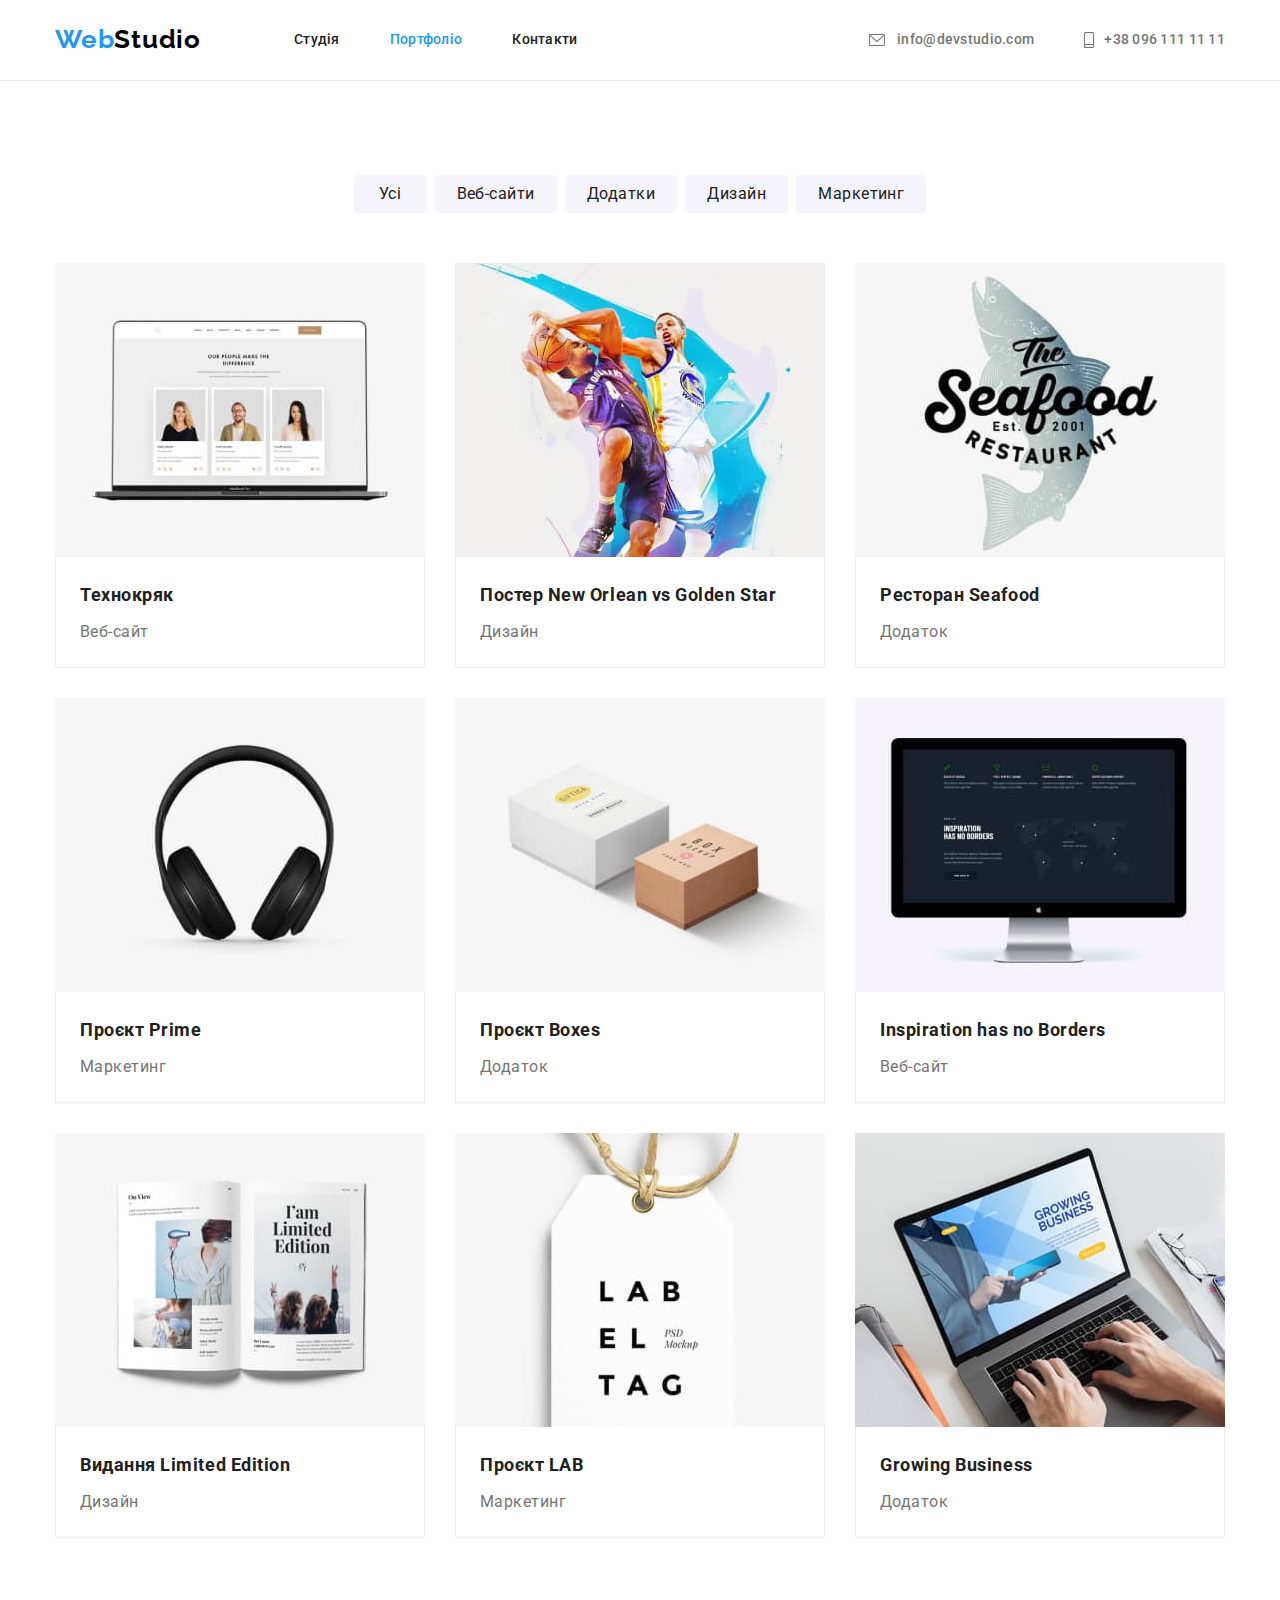
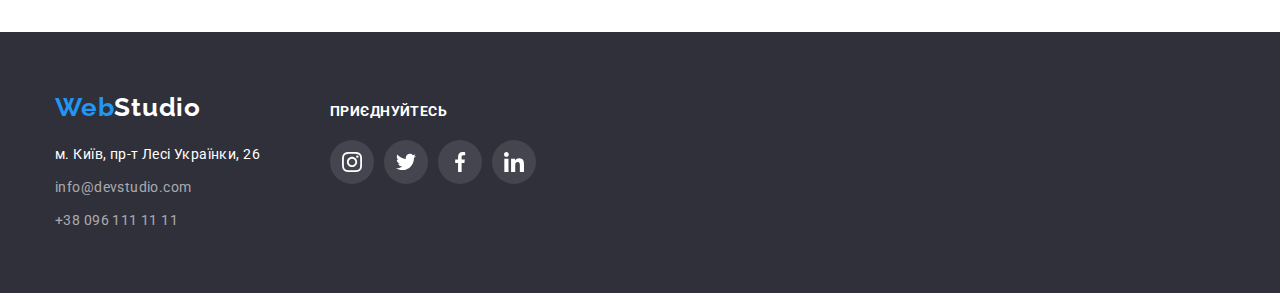
==== portfolio.html @ 337c07e0 "клонує попередній репозиторій" ====
<!DOCTYPE html>
<html lang="uk">
  <head>
    <meta charset="UTF-8" />
    <meta http-equiv="X-UA-Compatible" content="IE=edge" />
    <meta name="viewport" content="width=device-width, initial-scale=1.0" />
    <link
      href="https://fonts.googleapis.com/css2?family=Raleway:wght@700&family=Roboto:wght@400;500;700;900&display=swap"
      rel="stylesheet"
    />
    <link
      rel="stylesheet"
      href="https://cdnjs.cloudflare.com/ajax/libs/modern-normalize/1.0.0/modern-normalize.min.css"
    />
    <link rel="stylesheet" href="./css/styles.css" />
    <title>Portfolio</title>
  </head>
  <body>
    <!--header-->
    <header class="main-header">
      <div class="container header">
        <nav class="nav">
          <a class="logo link" href="" lang="en"><span class="logo-web">Web</span>Studio</a>
          <ul class="list-nav lists">
            <li class="item-nav">
              <a class="link-nav link" href="./index.html">Студія</a>
            </li>
            <li class="item-nav">
              <a class="link-nav link current" href="./portfolio.html">Портфоліо</a>
            </li>
            <li class="item-nav">
              <a class="link-nav link" href="">Контакти</a>
            </li>
          </ul>
        </nav>
        <ul class="list-contact lists">
          <li class="item-contact">
            <a
              class="mail link"
              href="mailto:info@devstudio.com"
              target="_blank"
              rel="noopener nofollow noreferrer"
            >
              <svg class="mail-icon">
                <use class="mail-icon-use" href="./imeges/icons.svg#icon-envelope"></use></svg
              >info@devstudio.com
            </a>
          </li>
          <li class="item-contact">
            <a class="phone link" href="tel:+380961111111">
              <svg class="phone-icon">
                <use href="./imeges/icons.svg#icon-smartphone"></use></svg
              >+38 096 111 11 11</a
            >
          </li>
        </ul>
      </div>
    </header>
    <!-- main -->
    <main>
      <section class="section">
        <div class="container">
          <h1 class="portfolio">Портфоліо</h1>
          <ul class="lists list-btn">
            <li class="item-btn"><button class="btn" type="button">Усі</button></li>
            <li class="item-btn"><button class="btn" type="button">Веб-сайти</button></li>
            <li class="item-btn"><button class="btn" type="button">Додатки</button></li>
            <li class="item-btn"><button class="btn" type="button">Дизайн</button></li>
            <li class="item-btn"><button class="btn" type="button">Маркетинг</button></li>
          </ul>
          <ul class="lists list-image">
            <li class="item-image">
              <a class="link link-portfolio" href=""
                ><img
                  src="./imeges/portfolio/technocrat.jpg"
                  alt="ноутбук із зображенням веб сторінки"
                  width="370"
                  height="294"
                />
                <div class="title-text">
                  <h2 class="title-portfolio">Технокряк</h2>
                  <p class="text-portfolio">Веб-сайт</p>
                </div>
              </a>
            </li>
            <li class="item-image">
              <a class="link link-portfolio" href=""
                ><img
                  src="./imeges/portfolio/new-orlean.jpg"
                  alt="два баскетболісти борються за м'яч"
                  width="370"
                  height="294"
                />
                <div class="title-text">
                  <h2 class="title-portfolio">Постер New Orlean vs Golden Star</h2>
                  <p class="text-portfolio">Дизайн</p>
                </div>
              </a>
            </li>
            <li class="item-image">
              <a class="link link-portfolio" href=""
                ><img
                  src="./imeges/portfolio/seafood.jpg"
                  alt="логотип ресторану Seafood"
                  width="370"
                  height="294"
                />
                <div class="title-text">
                  <h2 class="title-portfolio">Ресторан Seafood</h2>
                  <p class="text-portfolio">Додаток</p>
                </div>
              </a>
            </li>
            <li class="item-image">
              <a class="link link-portfolio" href=""
                ><img src="./imeges/portfolio/prime.jpg" alt="навушники" width="370" height="294" />
                <div class="title-text">
                  <h2 class="title-portfolio">Проєкт Prime</h2>
                  <p class="text-portfolio">Маркетинг</p>
                </div>
              </a>
            </li>
            <li class="item-image">
              <a class="link link-portfolio" href=""
                ><img
                  src="./imeges/portfolio/boxes.jpg"
                  alt="дві коробки"
                  width="370"
                  height="294"
                />
                <div class="title-text">
                  <h2 class="title-portfolio">Проєкт Boxes</h2>
                  <p class="text-portfolio">Додаток</p>
                </div>
              </a>
            </li>
            <li class="item-image">
              <a class="link link-portfolio" href=""
                ><img
                  src="./imeges/portfolio/inspiration-has-no-borders.jpg"
                  alt="монітор"
                  width="370"
                  height="294"
                />
                <div class="title-text">
                  <h2 class="title-portfolio" lang="uk">Inspiration has no Borders</h2>
                  <p class="text-portfolio">Веб-сайт</p>
                </div>
              </a>
            </li>
            <li class="item-image">
              <a class="link link-portfolio" href=""
                ><img
                  src="./imeges/portfolio/limited-edition.jpg"
                  alt="відкритий журнал"
                  width="370"
                  height="294"
                />
                <div class="title-text">
                  <h2 class="title-portfolio">Видання Limited Edition</h2>
                  <p class="text-portfolio">Дизайн</p>
                </div>
              </a>
            </li>
            <li class="item-image">
              <a class="link link-portfolio" href=""
                ><img
                  src="./imeges/portfolio/project-lab.jpg"
                  alt="ярлик з текстом"
                  width="370"
                  height="294"
                />
                <div class="title-text">
                  <h2 class="title-portfolio">Проєкт LAB</h2>
                  <p class="text-portfolio">Маркетинг</p>
                </div>
              </a>
            </li>
            <li class="item-image">
              <a class="link link-portfolio" href=""
                ><img
                  src="./imeges/portfolio/growing-business.jpg"
                  alt="відкритий ноутбук за яким працює людина"
                  width="370"
                  height="294"
                />
                <div class="title-text">
                  <h2 class="title-portfolio">Growing Business</h2>
                  <p class="text-portfolio">Додаток</p>
                </div>
              </a>
            </li>
          </ul>
        </div>
      </section>
    </main>
    <!-- footer -->
    <footer class="footer">
      <div class="container footer-container">
        <div>
          <a class="logo link" href="" lang="en"> <span class="logo-web">Web</span>Studio </a>
          <address class="address">
            <a
              class="link location"
              href="https://goo.gl/maps/bbRMfLM2c8ig8F1x9"
              target="_blank"
              rel="noopener nofollow noreferrer"
              >м. Київ, пр-т Лесі Українки, 26
            </a>
            <ul class="list-footer lists">
              <li class="item-mail-footer">
                <a
                  class="link mail-footer"
                  href="mailto:info@devstudio.com"
                  target="_blank"
                  rel="noopener nofollow noreferrer"
                  >info@devstudio.com
                </a>
              </li>
              <li>
                <a class="link phone-footer" href="tel:+380961111111">+38 096 111 11 11 </a>
              </li>
            </ul>
          </address>
        </div>
        <div class="footer-network">
          <p class="text-join">приєднуйтесь</p>
          <ul class="lists list-footer-network">
            <li class="items-icon-footer">
              <a class="link-icon-footer link-network" href="">
                <svg class="network-icon-footer">
                  <use href="./imeges/icons.svg#icon-instagram"></use>
                </svg>
              </a>
            </li>
            <li class="items-icon-footer">
              <a class="link-icon-footer link-network" href="">
                <svg class="network-icon-footer">
                  <use href="./imeges/icons.svg#icon-twitter"></use>
                </svg>
              </a>
            </li>
            <li class="items-icon-footer">
              <a class="link-icon-footer link-network" href="">
                <svg class="network-icon-footer">
                  <use href="./imeges/icons.svg#icon-facebook"></use>
                </svg>
              </a>
            </li>
            <li class="items-icon-footer">
              <a class="link-icon-footer link-network" href="">
                <svg class="network-icon-footer">
                  <use href="./imeges/icons.svg#icon-linkedin"></use>
                </svg>
              </a>
            </li>
          </ul>
        </div>
      </div>
    </footer>
  </body>
</html>
---- css/styles.css ----
:root {
  --primary-text-color: #212121;
  --secondary-text-color: #757575;
  --accent-color: #2196f3;
  --background-color-section: #f5f4fa;
  --color-text-hero: #ffffff;
}

body {
  font-family: 'Roboto', sans-serif;
  color: var(--title-text-color);
}

h1,
h2,
h3,
ul,
p {
  margin: 0;
  padding: 0;
}

img {
  display: block;
}

.lists {
  list-style: none;
}

.link:hover,
.link:focus {
  color: var(--accent-color);
}

.link {
  text-decoration: none;
}

.container {
  width: 1200px;
  margin-left: auto;
  margin-right: auto;
  padding-left: 15px;
  padding-right: 15px;
}

.section {
  padding-top: 94px;
  padding-bottom: 94px;
}

/* Header */
.main-header {
  background-color: var(--color-text-hero);
  border-bottom: 1px solid #ececec;
}

.nav,
.container.header {
  display: flex;
  align-items: center;
}

/* logo */
.logo {
  font-family: 'Raleway', sans-serif;
  font-weight: 700;
  font-size: 26px;
  line-height: 1.2;
  letter-spacing: 0.03em;
  color: #000000;
}

.logo.link .logo-web {
  color: var(--accent-color);
}

.list-nav {
  margin-left: 93px;
}

.link-nav {
  color: var(--primary-text-color);
  font-weight: 500;
  font-size: 14px;
  line-height: 1.14;
  letter-spacing: 0.02em;
  padding-top: 32px;
  padding-bottom: 32px;
  display: block;
}

.list-nav .link-nav.current {
  color: var(--accent-color);
}

.item-nav {
  margin-right: 50px;
}

.list-nav .item-nav:last-child {
  margin-right: 0;
}

.list-contact {
  margin-left: auto;
}

.list-nav,
.list-contact {
  display: flex;
}

.item-contact {
  margin-left: 50px;
}

.mail,
.phone {
  color: var(--secondary-text-color);
  font-weight: 500;
  font-size: 14px;
  line-height: 1.14;
  letter-spacing: 0.02em;
  padding-top: 32px;
  padding-bottom: 32px;
  display: flex;
  align-items: center;
}

.mail-icon {
  width: 20px;
  height: 12px;
  margin-right: 10px;
  fill: currentColor;
}

.phone-icon {
  width: 10px;
  height: 16px;
  margin-right: 10px;
  fill: currentColor;
}

/* Hero section*/
.hero {
  max-width: 1600px;
  background-color: #2f303a;
  background-image: linear-gradient(rgba(47, 48, 58, 0.4), rgba(47, 48, 58, 0.4)),
    url(../imeges/back.jpg);
  background-size: cover;
  background-repeat: no-repeat;
  background-position: center;
  margin-left: auto;
  margin-right: auto;
  padding-top: 200px;
  padding-bottom: 200px;
}

.title-hero {
  color: var(--color-text-hero);
  max-width: 696px;
  font-weight: 900;
  font-size: 44px;
  line-height: 1.36;
  text-align: center;
  letter-spacing: 0.06em;
  text-transform: uppercase;
  margin-left: auto;
  margin-right: auto;
}

.button {
  font-family: inherit;
  color: var(--color-text-hero);
  background-color: var(--accent-color);
  font-weight: 700;
  font-size: 16px;
  line-height: 1.87;
  letter-spacing: 0.06em;
  cursor: pointer;
  padding: 10px 32px;
  min-width: 214px;
  margin-left: auto;
  margin-right: auto;
  display: flex;
  margin-top: 30px;
  border-radius: 4px;
  border: 0px;
}

.button:hover,
.button:focus {
  background-color: #188ce8;
  box-shadow: 0px 4px 4px rgba(0, 0, 0, 0.15);
}

/* priority section */

.section-priority {
  padding-top: 94px;
}

.visually-hidden {
  position: absolute;
  width: 1px;
  height: 1px;
  margin: -1px;
  border: 0;
  padding: 0;
  white-space: nowrap;
  clip-path: inset(100%);
  clip: rect(0 0 0 0);
  overflow: hidden;
}

.list-priority {
  display: inline-flex;
}

.icons-priority {
  width: 270px;
  height: 120px;
  margin-bottom: 30px;
  display: flex;
  align-items: center;
  justify-content: center;
  background-color: var(--background-color-section);
  border-radius: 4px;
}

.icon-priority {
  width: 70px;
  height: 70px;
}

.item-priority {
  min-width: 270px;
  margin-right: 30px;
}

.list-priority .item-priority:last-child {
  margin-right: 0;
}

.title-priority {
  font-weight: 700;
  font-size: 14px;
  line-height: 1.14;
  letter-spacing: 0.03em;
  text-transform: uppercase;
  color: var(--primary-text-color);
  margin-bottom: 10px;
}

.text-priority {
  font-size: 14px;
  line-height: 1.7;
  letter-spacing: 0.03em;
  color: var(--secondary-text-color);
}

/* section work */

.work-list {
  display: inline-flex;
}

.title-work {
  margin-bottom: 50px;
}

.item-work-list {
  margin-right: 30px;
}

.work-list .item-work-list:last-child {
  margin-right: 0;
}

.title-work,
.title-team,
.title-company {
  color: var(--primary-text-color);
  font-weight: 700;
  font-size: 36px;
  line-height: 1.16;
  text-align: center;
  letter-spacing: 0.03em;
}

/* section team */

.team {
  background-color: var(--background-color-section);
}

.title-team {
  margin-bottom: 50px;
}

.team-list {
  display: flex;
}

.item-team-list {
  margin-right: 30px;
  background-color: var(--color-text-hero);
  box-shadow: 0px 1px 3px rgba(0, 0, 0, 0.12), 0px 1px 1px rgba(0, 0, 0, 0.14),
    0px 2px 1px rgba(0, 0, 0, 0.2);
  border-radius: 0px 0px 4px 4px;
}

.team-list .item-team-list:last-child {
  margin-right: 0;
}

.container-text {
  padding: 30px 20px;
}

.workers-title {
  color: var(--primary-text-color);
  font-weight: 500;
  font-size: 16px;
  line-height: 1.18;
  letter-spacing: 0.03em;
  text-align: center;
}

.text-job {
  color: var(--secondary-text-color);
  line-height: 1.18;
  letter-spacing: 0.03em;
  text-align: center;
  margin-top: 10px;
}

.networks {
  display: flex;
  justify-content: space-evenly;
  margin-top: 16px;
}

.item-networks {
  width: 44px;
  height: 44px;
}

.link-network {
  display: flex;
  align-items: center;
  justify-content: space-evenly;
}

.link-network:hover,
.link-network:focus {
  color: var(--color-text-hero);
  background-color: var(--accent-color);
  border-radius: 25px;
}

.link-network {
  color: #afb1b8;
  width: 44px;
  height: 44px;
}

.network-icon,
.network-icon-footer {
  height: 20px;
  width: 20px;
}

.network-icon {
  fill: currentColor;
}

/* Company */

.title-company {
  margin-bottom: 50px;
}

.company-lists {
  display: flex;
}

.item-company {
  margin-right: 30px;
}

.item-company:last-child {
  margin-right: 0;
}

.link-company {
  color: #afb1b8;
  width: 170px;
  height: 92px;
  display: flex;
  align-items: center;
  justify-content: center;
  border: 1px solid #afb1b8;
  border-radius: 4px;
}

.link-company:hover,
.link-company:focus {
  color: var(--accent-color);
  border: 1px solid var(--accent-color);
}

.icon-company {
  width: 106px;
  height: 60px;
  fill: currentColor;
}

/* footer */
.footer {
  background-color: #2f303a;
  padding-top: 60px;
  padding-bottom: 60px;
}

.footer-container {
  display: flex;
  align-items: baseline;
}

.footer .logo.link {
  color: var(--color-text-hero);
}

.footer .logo:hover,
.footer .logo:focus {
  color: var(--accent-color);
}

.address {
  font-style: normal;
  margin-top: 20px;
}

.location {
  font-size: 14px;
  line-height: 1.71;
  letter-spacing: 0.03em;
  color: var(--color-text-hero);
  margin-bottom: 9px;
  display: block;
}

.mail-footer {
  display: block;
}

.item-mail-footer {
  margin-bottom: 9px;
}

.mail-footer,
.phone-footer {
  font-size: 14px;
  line-height: 1.71;
  letter-spacing: 0.03em;
  color: rgba(255, 255, 255, 0.6);
}

.footer-network {
  margin-left: 70px;
  display: block;
}

.text-join {
  font-weight: 700;
  font-size: 14px;
  line-height: 1.14;
  letter-spacing: 0.03em;
  text-transform: uppercase;
  color: var(--color-text-hero);
}

.list-footer-network {
  display: inline-flex;
  justify-content: space-evenly;
  margin-top: 20px;
}

.items-icon-footer {
  background: rgba(255, 255, 255, 0.1);
  border-radius: 25px;
  margin-right: 10px;
}

.items-icon-footer:last-child {
  margin-right: 0;
}

.link-icon-footer {
  display: flex;
}

.network-icon-footer {
  fill: var(--color-text-hero);
}

/* Page portfolio */

.portfolio {
  display: none;
}

.list-btn {
  display: flex;
  justify-content: center;
  margin-bottom: 50px;
}

.item-btn {
  margin-right: 8px;
}

.item-btn:last-child {
  margin-right: 0;
}

.btn {
  font-family: inherit;
  background-color: var(--background-color-section);
  font-size: 16px;
  line-height: 1.62;
  letter-spacing: 0.03em;
  color: var(--primary-text-color);
  cursor: pointer;
  border: 0;
  border-radius: 4px;
  padding: 6px 22px;
  min-width: 73px;
}

.btn:hover,
.btn:focus {
  color: var(--color-text-hero);
  background: #2196f3;
  box-shadow: 0px 3px 1px rgba(0, 0, 0, 0.1), 0px 1px 2px rgba(0, 0, 0, 0.08),
    0px 2px 2px rgba(0, 0, 0, 0.12);
}

.list-image {
  display: flex;
  flex-wrap: wrap;
  gap: 30px;
}

.title-text {
  padding: 20px 24px;
  border-bottom: 1px solid #eeeeee;
  border-left: 1px solid #eeeeee;
  border-right: 1px solid #eeeeee;
}

.title-portfolio {
  font-size: 18px;
  line-height: 2;
  letter-spacing: 0.03em;
  color: var(--primary-text-color);
}

.text-portfolio {
  line-height: 1.87;
  letter-spacing: 0.03em;
  color: var(--secondary-text-color);
  margin-top: 4px;
}

.link-portfolio {
  display: inline-block;
}

.link-portfolio:hover,
.link-portfolio:focus {
  box-shadow: 0px 1px 1px rgba(0, 0, 0, 0.12), 0px 4px 4px rgba(0, 0, 0, 0.06),
    1px 4px 6px rgba(0, 0, 0, 0.16);
}
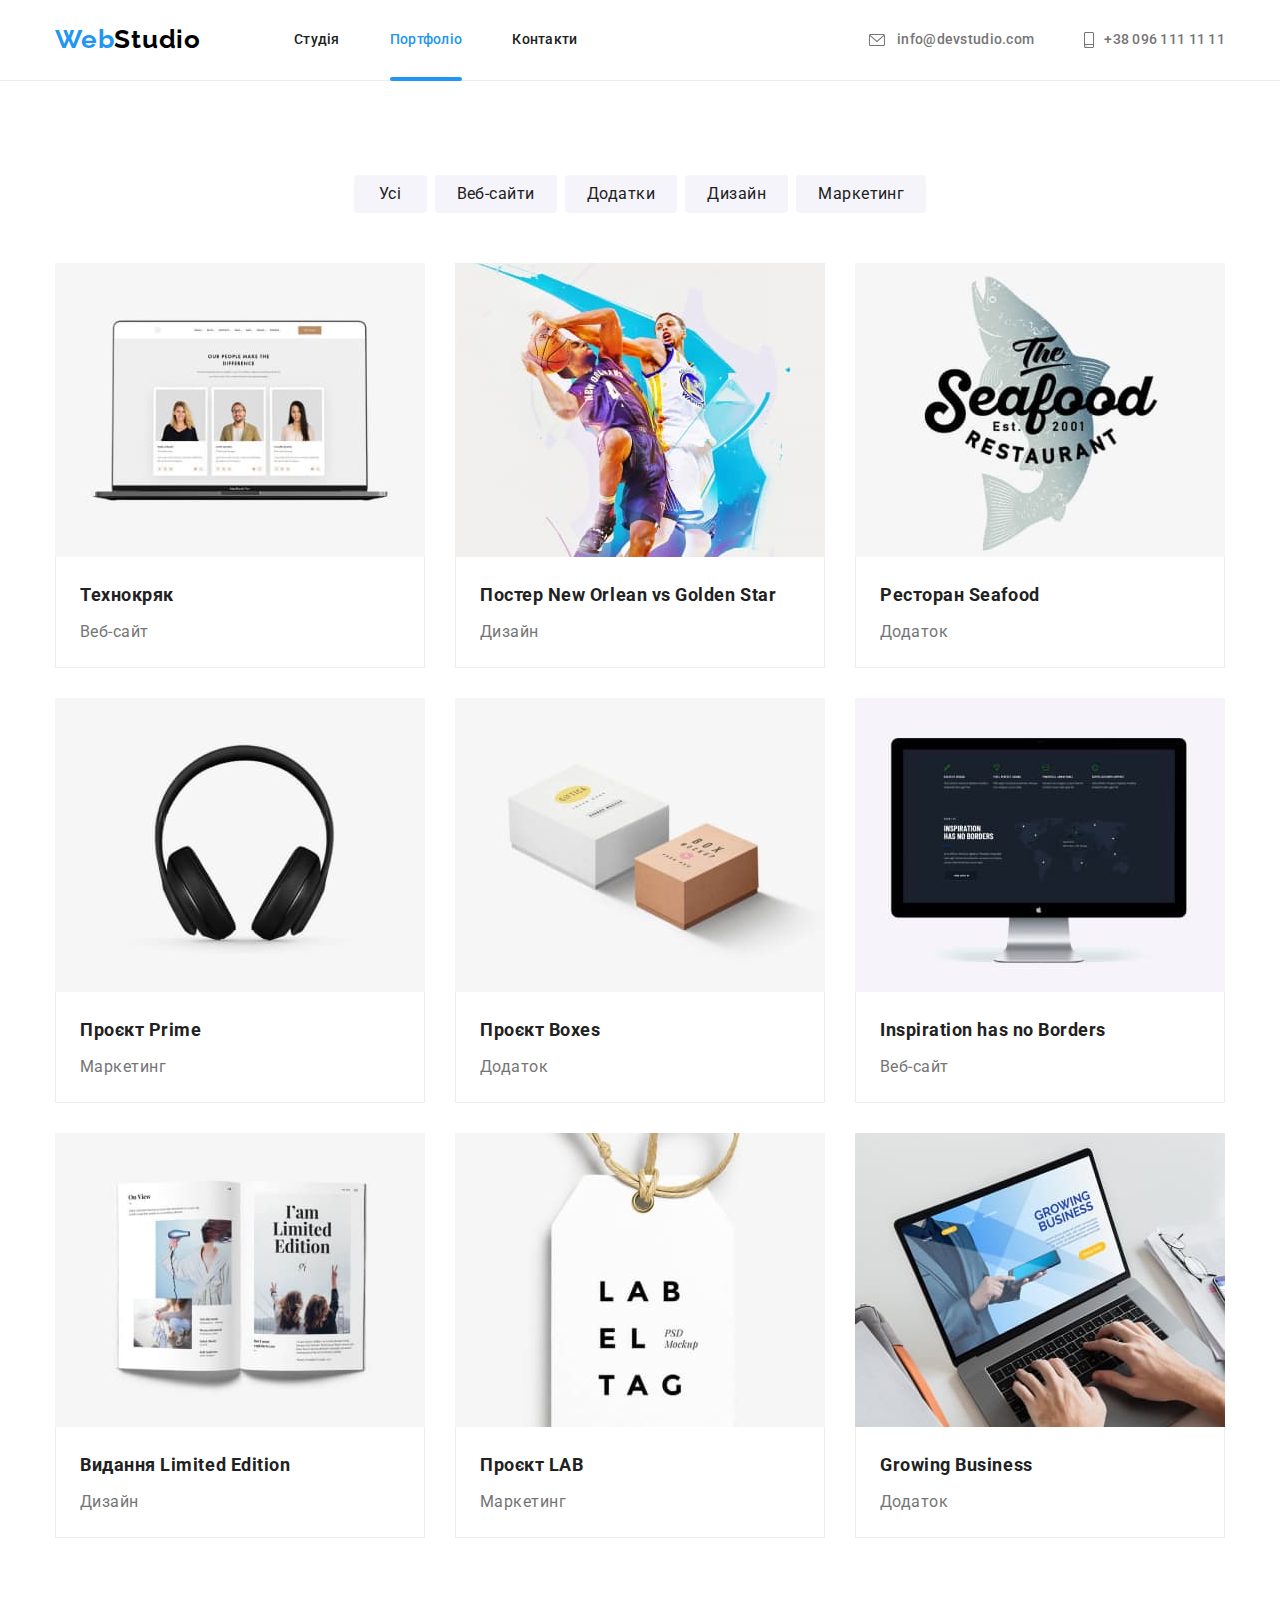
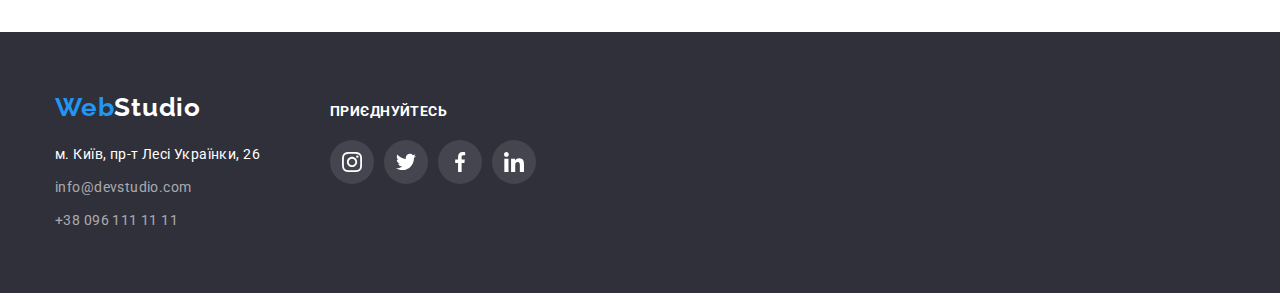
==== commit 06c6b69a: "додає стилі та модальне вікно" ====
--- a/portfolio.html
+++ b/portfolio.html
@@ -71,12 +71,21 @@
           <ul class="lists list-image">
             <li class="item-image">
               <a class="link link-portfolio" href=""
-                ><img
-                  src="./imeges/portfolio/technocrat.jpg"
-                  alt="ноутбук із зображенням веб сторінки"
-                  width="370"
-                  height="294"
-                />
+                ><div class="conteiner-overlay">
+                  <img
+                    src="./imeges/portfolio/technocrat.jpg"
+                    alt="ноутбук із зображенням веб сторінки"
+                    width="370"
+                    height="294"
+                  />
+                  <div class="conteiner-overlay-text">
+                    <p class="overlay-text">
+                      Ресурс пропонує комплексні пропозиції з різним рівнем функціоналу та сервісів.
+                      Все це дозволить відвідувачу отримати вичерпні відомості про компанію чи
+                      приватну особу.
+                    </p>
+                  </div>
+                </div>
                 <div class="title-text">
                   <h2 class="title-portfolio">Технокряк</h2>
                   <p class="text-portfolio">Веб-сайт</p>
@@ -85,12 +94,21 @@
             </li>
             <li class="item-image">
               <a class="link link-portfolio" href=""
-                ><img
-                  src="./imeges/portfolio/new-orlean.jpg"
-                  alt="два баскетболісти борються за м'яч"
-                  width="370"
-                  height="294"
-                />
+                ><div class="conteiner-overlay">
+                  <img
+                    src="./imeges/portfolio/new-orlean.jpg"
+                    alt="два баскетболісти борються за м'яч"
+                    width="370"
+                    height="294"
+                  />
+                  <div class="conteiner-overlay-text">
+                    <p class="overlay-text">
+                      Ресурс пропонує комплексні пропозиції з різним рівнем функціоналу та сервісів.
+                      Все це дозволить відвідувачу отримати вичерпні відомості про компанію чи
+                      приватну особу.
+                    </p>
+                  </div>
+                </div>
                 <div class="title-text">
                   <h2 class="title-portfolio">Постер New Orlean vs Golden Star</h2>
                   <p class="text-portfolio">Дизайн</p>
@@ -99,12 +117,21 @@
             </li>
             <li class="item-image">
               <a class="link link-portfolio" href=""
-                ><img
-                  src="./imeges/portfolio/seafood.jpg"
-                  alt="логотип ресторану Seafood"
-                  width="370"
-                  height="294"
-                />
+                ><div class="conteiner-overlay">
+                  <img
+                    src="./imeges/portfolio/seafood.jpg"
+                    alt="логотип ресторану Seafood"
+                    width="370"
+                    height="294"
+                  />
+                  <div class="conteiner-overlay-text">
+                    <p class="overlay-text">
+                      Ресурс пропонує комплексні пропозиції з різним рівнем функціоналу та сервісів.
+                      Все це дозволить відвідувачу отримати вичерпні відомості про компанію чи
+                      приватну особу.
+                    </p>
+                  </div>
+                </div>
                 <div class="title-text">
                   <h2 class="title-portfolio">Ресторан Seafood</h2>
                   <p class="text-portfolio">Додаток</p>
@@ -113,7 +140,21 @@
             </li>
             <li class="item-image">
               <a class="link link-portfolio" href=""
-                ><img src="./imeges/portfolio/prime.jpg" alt="навушники" width="370" height="294" />
+                ><div class="conteiner-overlay">
+                  <img
+                    src="./imeges/portfolio/prime.jpg"
+                    alt="навушники"
+                    width="370"
+                    height="294"
+                  />
+                  <div class="conteiner-overlay-text">
+                    <p class="overlay-text">
+                      Ресурс пропонує комплексні пропозиції з різним рівнем функціоналу та сервісів.
+                      Все це дозволить відвідувачу отримати вичерпні відомості про компанію чи
+                      приватну особу.
+                    </p>
+                  </div>
+                </div>
                 <div class="title-text">
                   <h2 class="title-portfolio">Проєкт Prime</h2>
                   <p class="text-portfolio">Маркетинг</p>
@@ -122,12 +163,21 @@
             </li>
             <li class="item-image">
               <a class="link link-portfolio" href=""
-                ><img
-                  src="./imeges/portfolio/boxes.jpg"
-                  alt="дві коробки"
-                  width="370"
-                  height="294"
-                />
+                ><div class="conteiner-overlay">
+                  <img
+                    src="./imeges/portfolio/boxes.jpg"
+                    alt="дві коробки"
+                    width="370"
+                    height="294"
+                  />
+                  <div class="conteiner-overlay-text">
+                    <p class="overlay-text">
+                      Ресурс пропонує комплексні пропозиції з різним рівнем функціоналу та сервісів.
+                      Все це дозволить відвідувачу отримати вичерпні відомості про компанію чи
+                      приватну особу.
+                    </p>
+                  </div>
+                </div>
                 <div class="title-text">
                   <h2 class="title-portfolio">Проєкт Boxes</h2>
                   <p class="text-portfolio">Додаток</p>
@@ -136,12 +186,21 @@
             </li>
             <li class="item-image">
               <a class="link link-portfolio" href=""
-                ><img
-                  src="./imeges/portfolio/inspiration-has-no-borders.jpg"
-                  alt="монітор"
-                  width="370"
-                  height="294"
-                />
+                ><div class="conteiner-overlay">
+                  <img
+                    src="./imeges/portfolio/inspiration-has-no-borders.jpg"
+                    alt="монітор"
+                    width="370"
+                    height="294"
+                  />
+                  <div class="conteiner-overlay-text">
+                    <p class="overlay-text">
+                      Ресурс пропонує комплексні пропозиції з різним рівнем функціоналу та сервісів.
+                      Все це дозволить відвідувачу отримати вичерпні відомості про компанію чи
+                      приватну особу.
+                    </p>
+                  </div>
+                </div>
                 <div class="title-text">
                   <h2 class="title-portfolio" lang="uk">Inspiration has no Borders</h2>
                   <p class="text-portfolio">Веб-сайт</p>
@@ -150,12 +209,21 @@
             </li>
             <li class="item-image">
               <a class="link link-portfolio" href=""
-                ><img
-                  src="./imeges/portfolio/limited-edition.jpg"
-                  alt="відкритий журнал"
-                  width="370"
-                  height="294"
-                />
+                ><div class="conteiner-overlay">
+                  <img
+                    src="./imeges/portfolio/limited-edition.jpg"
+                    alt="відкритий журнал"
+                    width="370"
+                    height="294"
+                  />
+                  <div class="conteiner-overlay-text">
+                    <p class="overlay-text">
+                      Ресурс пропонує комплексні пропозиції з різним рівнем функціоналу та сервісів.
+                      Все це дозволить відвідувачу отримати вичерпні відомості про компанію чи
+                      приватну особу.
+                    </p>
+                  </div>
+                </div>
                 <div class="title-text">
                   <h2 class="title-portfolio">Видання Limited Edition</h2>
                   <p class="text-portfolio">Дизайн</p>
@@ -164,12 +232,21 @@
             </li>
             <li class="item-image">
               <a class="link link-portfolio" href=""
-                ><img
-                  src="./imeges/portfolio/project-lab.jpg"
-                  alt="ярлик з текстом"
-                  width="370"
-                  height="294"
-                />
+                ><div class="conteiner-overlay">
+                  <img
+                    src="./imeges/portfolio/project-lab.jpg"
+                    alt="ярлик з текстом"
+                    width="370"
+                    height="294"
+                  />
+                  <div class="conteiner-overlay-text">
+                    <p class="overlay-text">
+                      Ресурс пропонує комплексні пропозиції з різним рівнем функціоналу та сервісів.
+                      Все це дозволить відвідувачу отримати вичерпні відомості про компанію чи
+                      приватну особу.
+                    </p>
+                  </div>
+                </div>
                 <div class="title-text">
                   <h2 class="title-portfolio">Проєкт LAB</h2>
                   <p class="text-portfolio">Маркетинг</p>
@@ -178,12 +255,21 @@
             </li>
             <li class="item-image">
               <a class="link link-portfolio" href=""
-                ><img
-                  src="./imeges/portfolio/growing-business.jpg"
-                  alt="відкритий ноутбук за яким працює людина"
-                  width="370"
-                  height="294"
-                />
+                ><div class="conteiner-overlay">
+                  <img
+                    src="./imeges/portfolio/growing-business.jpg"
+                    alt="відкритий ноутбук за яким працює людина"
+                    width="370"
+                    height="294"
+                  />
+                  <div class="conteiner-overlay-text">
+                    <p class="overlay-text">
+                      Ресурс пропонує комплексні пропозиції з різним рівнем функціоналу та сервісів.
+                      Все це дозволить відвідувачу отримати вичерпні відомості про компанію чи
+                      приватну особу.
+                    </p>
+                  </div>
+                </div>
                 <div class="title-text">
                   <h2 class="title-portfolio">Growing Business</h2>
                   <p class="text-portfolio">Додаток</p>
--- a/css/styles.css
+++ b/css/styles.css
@@ -31,6 +31,7 @@
 .link:hover,
 .link:focus {
   color: var(--accent-color);
+  transition: color 250ms cubic-bezier(0.4, 0, 0.2, 1);
 }
 
 .link {
@@ -92,7 +93,20 @@
 }
 
 .list-nav .link-nav.current {
+  position: relative;
+  display: block;
   color: var(--accent-color);
+}
+
+.current::after {
+  display: block;
+  position: absolute;
+  bottom: -1px;
+  content: '';
+  width: 100%;
+  height: 4px;
+  background: #2196f3;
+  border-radius: 2px;
 }
 
 .item-nav {
@@ -114,6 +128,10 @@
 
 .item-contact {
   margin-left: 50px;
+}
+
+.item-contact:first-child {
+  margin-left: 0;
 }
 
 .mail,
@@ -194,6 +212,7 @@
 .button:focus {
   background-color: #188ce8;
   box-shadow: 0px 4px 4px rgba(0, 0, 0, 0.15);
+  transition: background-color 250ms cubic-bezier(0.4, 0, 0.2, 1);
 }
 
 /* priority section */
@@ -290,6 +309,28 @@
   letter-spacing: 0.03em;
 }
 
+.conteiner-img-text {
+  position: relative;
+}
+
+.text-works {
+  font-weight: 700;
+  font-size: 14px;
+  line-height: 1.14;
+  text-align: center;
+  letter-spacing: 0.03em;
+  text-transform: uppercase;
+  color: var(--color-text-hero);
+  display: flex;
+  align-items: center;
+  justify-content: center;
+  width: 370px;
+  height: 70px;
+  background: rgba(47, 48, 58, 0.8);
+  position: absolute;
+  bottom: 0;
+}
+
 /* section team */
 
 .team {
@@ -359,6 +400,8 @@
   color: var(--color-text-hero);
   background-color: var(--accent-color);
   border-radius: 25px;
+  transition: color 250ms cubic-bezier(0.4, 0, 0.2, 1);
+  transition: background-color 250ms cubic-bezier(0.4, 0, 0.2, 1);
 }
 
 .link-network {
@@ -410,6 +453,7 @@
 .link-company:focus {
   color: var(--accent-color);
   border: 1px solid var(--accent-color);
+  transition: color 250ms cubic-bezier(0.4, 0, 0.2, 1);
 }
 
 .icon-company {
@@ -437,6 +481,7 @@
 .footer .logo:hover,
 .footer .logo:focus {
   color: var(--accent-color);
+  transition: color 250ms cubic-bezier(0.4, 0, 0.2, 1);
 }
 
 .address {
@@ -505,6 +550,66 @@
 
 .network-icon-footer {
   fill: var(--color-text-hero);
+}
+
+/* Modal Backdrop*/
+
+.backdrop {
+  position: fixed;
+  left: 0;
+  top: 0;
+  width: 100%;
+  height: 100%;
+  transform: scale(1);
+  background-color: rgba(0, 0, 0, 0.2);
+  transition: opacity 250ms cubic-bezier(0.4, 0, 0.2, 1),
+    visibility 250ms cubic-bezier(0.4, 0, 0.2, 1), transform 250ms cubic-bezier(0.4, 0, 0.2, 1);
+}
+
+.backdrop.is-hidden {
+  opacity: 0;
+  pointer-events: none;
+  visibility: inherit;
+  transform: scale(0);
+}
+
+.modal {
+  position: absolute;
+  top: 50%;
+  left: 50%;
+  transform: translate(-50%, -50%);
+  width: 528px;
+  height: 581px;
+  background-color: var(--color-text-hero);
+  box-shadow: 0px 1px 3px rgba(0, 0, 0, 0.12), 0px 1px 1px rgba(0, 0, 0, 0.14),
+    0px 2px 1px rgba(0, 0, 0, 0.2);
+  border-radius: 4px;
+}
+
+.button-modal {
+  display: block;
+  width: 30px;
+  height: 30px;
+  background: #ffffff;
+  border: 1px solid rgba(0, 0, 0, 0.1);
+  padding: 6px;
+  border-radius: 25px;
+  cursor: pointer;
+  margin: 0;
+  margin-left: auto;
+  margin-right: 8px;
+  margin-top: 8px;
+}
+
+.button-modal:hover,
+.button-modal:focus {
+  fill: red;
+  transition: fill 250ms cubic-bezier(0.4, 0, 0.2, 1);
+}
+
+.icon-close-black {
+  width: 18px;
+  height: 18px;
 }
 
 /* Page portfolio */
@@ -547,6 +652,8 @@
   background: #2196f3;
   box-shadow: 0px 3px 1px rgba(0, 0, 0, 0.1), 0px 1px 2px rgba(0, 0, 0, 0.08),
     0px 2px 2px rgba(0, 0, 0, 0.12);
+  transition: color 250ms cubic-bezier(0.4, 0, 0.2, 1);
+  transition: background-color 250ms cubic-bezier(0.4, 0, 0.2, 1);
 }
 
 .list-image {
@@ -584,4 +691,45 @@
 .link-portfolio:focus {
   box-shadow: 0px 1px 1px rgba(0, 0, 0, 0.12), 0px 4px 4px rgba(0, 0, 0, 0.06),
     1px 4px 6px rgba(0, 0, 0, 0.16);
-}
+  transition: box-shadow 250ms cubic-bezier(0.4, 0, 0.2, 1);
+}
+
+.conteiner-overlay {
+  position: relative;
+  overflow: hidden;
+}
+
+.conteiner-overlay-text {
+  position: absolute;
+  top: 0;
+  left: 0;
+  display: flex;
+  align-items: center;
+  width: 100%;
+  height: 100%;
+  background: rgba(33, 150, 243, 0.9);
+  padding: 0px 24px;
+  opacity: 0;
+  transform: translateY(100%);
+  transition: transform 250ms cubic-bezier(0.4, 0, 0.2, 1);
+}
+
+.overlay-text {
+  font-weight: 400;
+  font-size: 18px;
+  line-height: 1.55;
+  letter-spacing: 0.03em;
+  color: var(--color-text-hero);
+}
+
+.link-portfolio:hover .conteiner-overlay-text {
+  opacity: 1;
+  transform: translateY(0);
+  transition: 250ms cubic-bezier(0.4, 0, 0.2, 1);
+}
+
+.conteiner-overlay-text:focus {
+  opacity: 1;
+  transition: 250ms cubic-bezier(0.4, 0, 0.2, 1);
+  transform: translateY(100%);
+}
